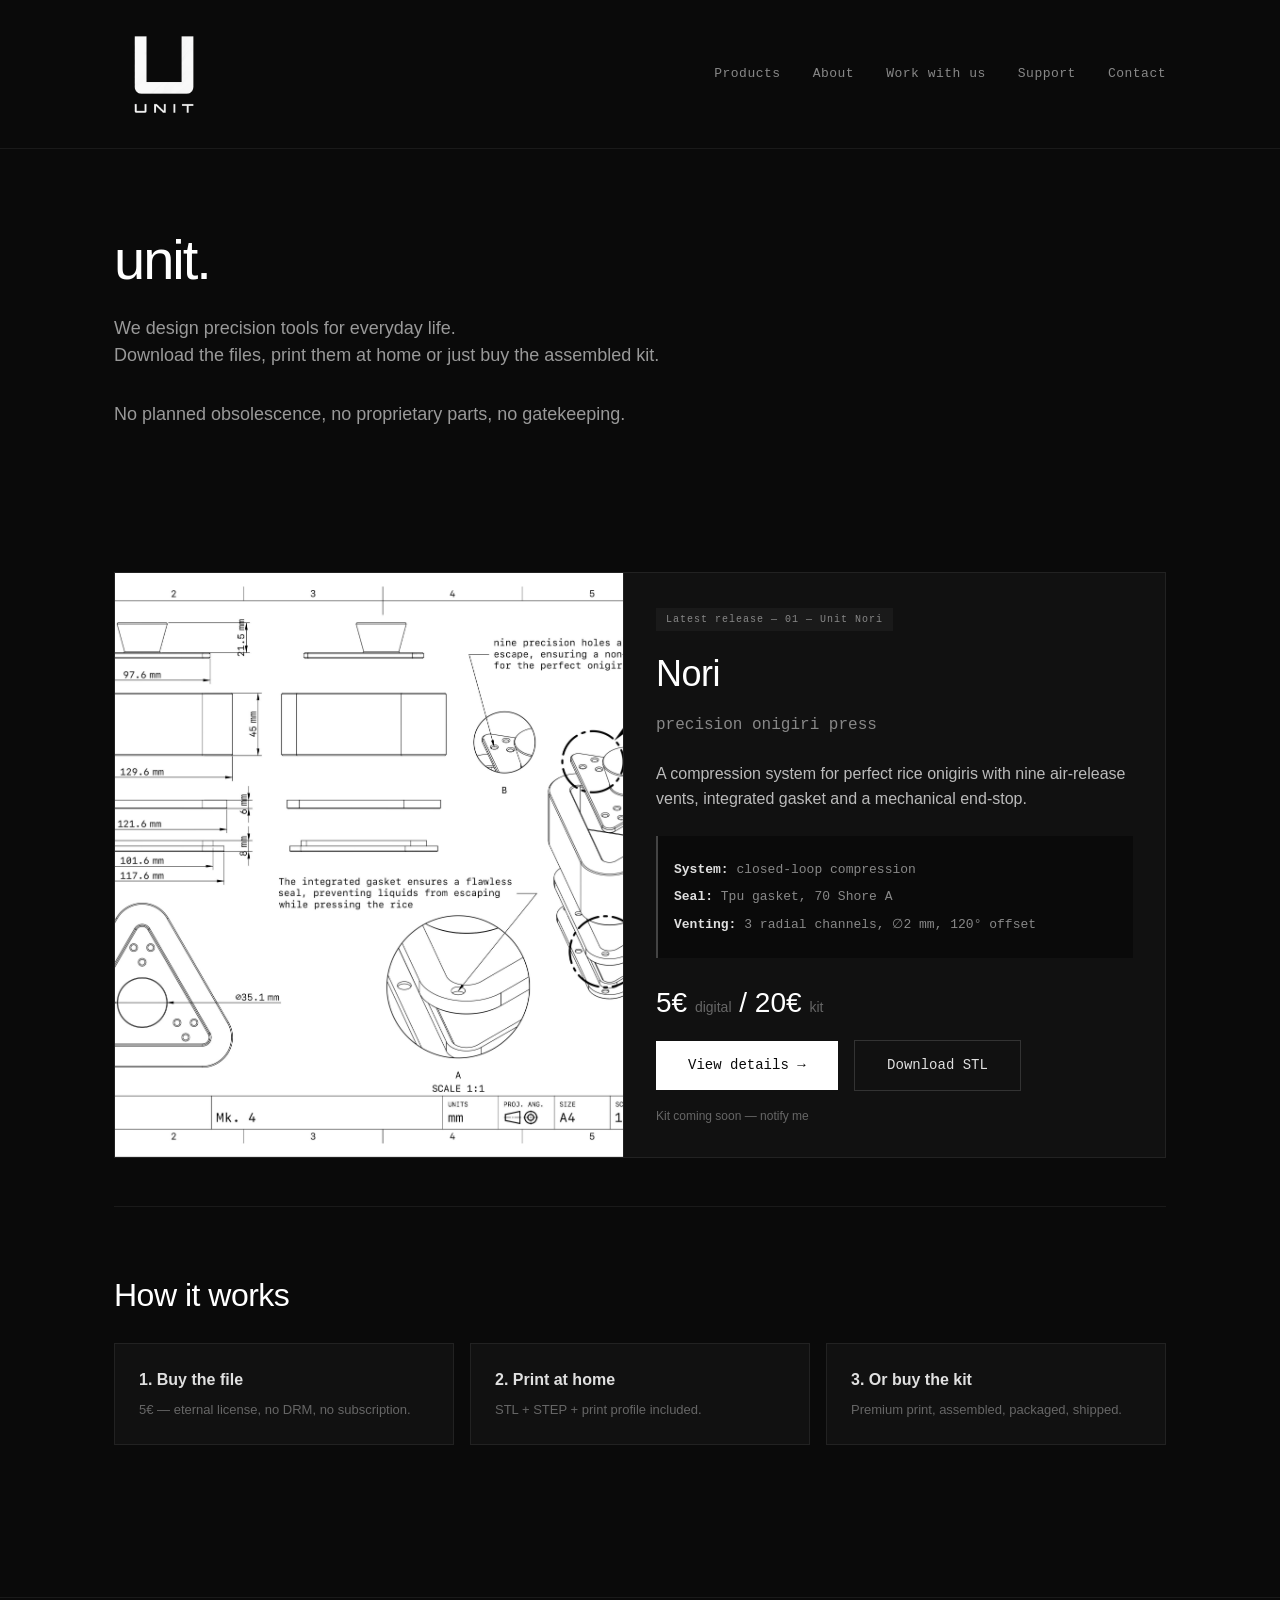
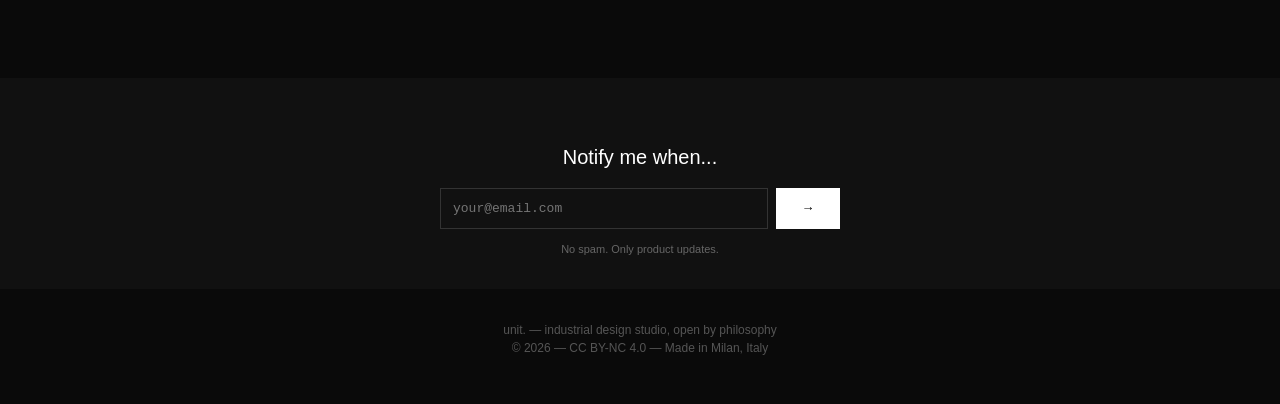
==== index.html @ 9e0afa30 "added initial code" ====
<!DOCTYPE html>
<html lang="en">
<head>
    <meta charset="UTF-8">
    <meta name="viewport" content="width=device-width, initial-scale=1.0">
    <title>Unit</title>
    <link rel="stylesheet" href="/css/style.css">
    <style>
        /* Stili per la featured product card (più grande, più impattante) */
        .featured-product {
            background: #111111;
            border: 1px solid #222;
            margin: 48px 0;
            display: grid;
            grid-template-columns: 1fr 1fr;
            gap: 32px;
            overflow: hidden;
        }
        
        .featured-product-image {
            background: #0A0A0A;
            display: flex;
            align-items: center;
            justify-content: center;
            padding: 0;
            border-right: 1px solid #222;
            min-height: 400px;
            overflow: hidden;
        }

        .featured-product-image img {
            width: 100%;
            height: 100%;
            object-fit: cover;
            display: block;
        }
        
        .featured-product-content {
            padding: 32px 32px 32px 0;
        }
        
        .featured-product-content .badge {
            margin-bottom: 16px;
        }
        
        .featured-product-content h2 {
            font-size: 36px;
            margin-bottom: 12px;
        }
        
        .featured-product-tagline {
            font-size: 16px;
            color: #888;
            margin-bottom: 24px;
            font-family: monospace;
        }
        
        .featured-product-description {
            color: #BBB;
            margin-bottom: 24px;
            line-height: 1.6;
        }
        
        .featured-specs {
            background: #0A0A0A;
            padding: 16px;
            margin: 24px 0;
            border-left: 2px solid #444;
        }
        
        .featured-specs p {
            font-size: 13px;
            font-family: monospace;
            margin: 8px 0;
            color: #888;
        }
        
        .featured-specs strong {
            color: #E0E0E0;
        }
        
        .price-large {
            font-size: 28px;
            font-weight: 500;
            color: #FFFFFF;
            margin: 24px 0 16px;
        }
        
        .price-large small {
            font-size: 14px;
            color: #666;
        }
        
        .btn-large {
            display: inline-block;
            background: #FFFFFF;
            color: #0A0A0A;
            padding: 14px 32px;
            text-decoration: none;
            font-size: 14px;
            font-family: monospace;
            font-weight: 500;
            margin-right: 12px;
            transition: opacity 0.2s;
        }
        
        .btn-large-outline {
            background: transparent;
            border: 1px solid #333;
            color: #E0E0E0;
        }
        
        .btn-large:hover {
            opacity: 0.85;
        }
        
        @media (max-width: 700px) {
            .featured-product {
                grid-template-columns: 1fr;
            }
            .featured-product-image {
                border-right: none;
                border-bottom: 1px solid #222;
                min-height: 300px;
            }
            .featured-product-content {
                padding: 32px;
            }
            .featured-product-content h2 {
                font-size: 28px;
            }
        }
        
        /* Grid per altri prodotti (più piccoli) */
        .other-products-grid {
            display: grid;
            grid-template-columns: repeat(auto-fill, minmax(280px, 1fr));
            gap: 24px;
            margin: 32px 0 48px;
        }
        
        .other-product-card {
            background: #111111;
            border: 1px solid #222;
            text-decoration: none;
            color: inherit;
            transition: border-color 0.2s;
        }
        
        .other-product-card:hover {
            border-color: #444;
        }
        
        .other-product-image {
            background: #0A0A0A;
            aspect-ratio: 1;
            display: flex;
            align-items: center;
            justify-content: center;
            border-bottom: 1px solid #222;
            overflow: hidden;
        }
        
        .other-product-image img {
            width: 100%;
            height: 100%;
            object-fit: cover;
        }
        
        .other-product-content {
            padding: 20px;
        }
        
        .other-product-content h3 {
            margin: 0 0 8px 0;
            font-size: 18px;
        }
        
        .other-product-price {
            font-size: 16px;
            margin-top: 12px;
            color: #E0E0E0;
        }
    </style>
</head>
<body>
    <main>
        <div class="container">
            <div class="hero">
                <h1>unit.</h1>
                <p>We design precision tools for everyday life.<br>Download the files, print them at home or just buy the assembled kit.</p>
                <p class="text-muted" style="margin-bottom: 32px;">No planned obsolescence, no proprietary parts, no gatekeeping.</p>
            </div>

            <!-- FEATURED PRODUCT (ultimo aggiunto) - caricato da JS -->
            <div id="featured-product-container"></div>

            <!-- ALTRI PRODOTTI (tutti tranne l'ultimo) -->
            <section id="other-products-section" style="display: none;">
                <h2>All products</h2>
                <div class="other-products-grid" id="other-products-grid"></div>
                <a href="/products/index.html" class="btn-outline" style="display: inline-block; padding: 12px 28px;">View all →</a>
            </section>

            <section>
                <h2>How it works</h2>
                <div class="support-grid">
                    <div class="support-card">
                        <strong>1. Buy the file</strong>
                        <p class="text-muted" style="margin-top: 8px;">5€ — eternal license, no DRM, no subscription.</p>
                    </div>
                    <div class="support-card">
                        <strong>2. Print at home</strong>
                        <p class="text-muted" style="margin-top: 8px;">STL + STEP + print profile included.</p>
                    </div>
                    <div class="support-card">
                        <strong>3. Or buy the kit</strong>
                        <p class="text-muted" style="margin-top: 8px;">Premium print, assembled, packaged, shipped.</p>
                    </div>
                </div>
            </section>
        </div>
    </main>

    <script src="/js/products-data.js"></script>
    <script src="/js/main.js"></script>
    <script>
        // Converte l'oggetto PRODUCTS in un array ordinato
        const productsArray = Object.entries(PRODUCTS).map(([id, data]) => ({
            id: id,
            ...data
        }));
        
        // L'ultimo prodotto è l'ultimo dell'array
        const latestProduct = productsArray[productsArray.length - 1];
        const otherProducts = productsArray.slice(0, -1);
        
        // Funzione per ottenere l'immagine del prodotto (priorità al blueprint)
        function getProductImage(product) {
            if (product.gallery && product.gallery.length > 0) {
                const blueprint = product.gallery.find(item => 
                    item.src.toLowerCase().includes('blueprint')
                );
                return blueprint ? blueprint.src : product.gallery[0].src;
            }
            return '';
        }
        
        // -------------------------------
        // FEATURED PRODUCT (con immagine blueprint)
        // -------------------------------
        const featuredContainer = document.getElementById('featured-product-container');
        
        if (latestProduct) {
            const productImageSrc = getProductImage(latestProduct);
            const specsEntries = Object.entries(latestProduct.specs).slice(0, 3);
            
            featuredContainer.innerHTML = `
                <div class="featured-product">
                    <div class="featured-product-image">
                        ${productImageSrc ? `<img src="${productImageSrc}" alt="${latestProduct.name}">` : '<div class="text-muted" style="text-align: center;">⌘</div>'}
                    </div>
                    <div class="featured-product-content">
                        <div class="badge">Latest release — ${latestProduct.badge || 'new'}</div>
                        <h2>${latestProduct.name}</h2>
                        <div class="featured-product-tagline">${latestProduct.tagline}</div>
                        <p class="featured-product-description">${latestProduct.description || latestProduct.longDescription?.substring(0, 150) + '...'}</p>
                        <div class="featured-specs">
                            ${specsEntries.map(([key, value]) => `<p><strong>${key}:</strong> ${value}</p>`).join('')}
                        </div>
                        <div class="price-large">
                            ${latestProduct.priceDigital}€ <small>digital</small> / ${latestProduct.priceKit}€ <small>kit</small>
                        </div>
                        <div>
                            <a href="/products/${latestProduct.id}.html" class="btn-large">View details →</a>
                            <a href="#" class="btn-large btn-large-outline">Download STL</a>
                        </div>
                        ${latestProduct.kitStatus === 'coming soon' ? '<p class="text-muted" style="margin-top: 16px; font-size: 12px;">Kit coming soon — notify me</p>' : ''}
                    </div>
                </div>
            `;
        } else {
            featuredContainer.innerHTML = '<p class="text-muted">No products released yet. Check back soon.</p>';
        }
        
        // -------------------------------
        // ALTRI PRODOTTI (con immagine blueprint)
        // -------------------------------
        const otherSection = document.getElementById('other-products-section');
        const otherGrid = document.getElementById('other-products-grid');
        
        if (otherProducts.length > 0) {
            otherSection.style.display = 'block';
            
            otherProducts.forEach(product => {
                const productImageSrc = getProductImage(product);
                
                const card = document.createElement('a');
                card.href = `/products/${product.id}.html`;
                card.className = 'other-product-card';
                card.innerHTML = `
                    <div class="other-product-image">
                        ${productImageSrc ? `<img src="${productImageSrc}" alt="${product.name}">` : '<span class="text-muted">⌘</span>'}
                    </div>
                    <div class="other-product-content">
                        <div class="badge" style="margin-bottom: 8px;">${product.badge || 'release'}</div>
                        <h3>${product.name}</h3>
                        <p class="text-muted" style="font-size: 12px; margin: 4px 0;">${product.tagline}</p>
                        <div class="other-product-price">${product.priceDigital}€ / ${product.priceKit}€</div>
                    </div>
                `;
                otherGrid.appendChild(card);
            });
        }
    </script>
</body>
</html>
---- css/style.css ----
* {
    margin: 0;
    padding: 0;
    box-sizing: border-box;
}

body {
    background-color: #0A0A0A;
    color: #E0E0E0;
    font-family: 'Inter', -apple-system, BlinkMacSystemFont, 'Segoe UI', sans-serif;
    line-height: 1.5;
    display: flex;
    flex-direction: column;
    min-height: 100vh;
}

main {
    flex: 1;
}

.container {
    max-width: 1100px;
    margin: 0 auto;
    padding: 0 24px;
}

/* Typography */
.mono, .specs table, .price, .badge, nav a, .btn, .product-card .price {
    font-family: 'JetBrains Mono', 'SF Mono', 'IBM Plex Mono', monospace;
}

h1 {
    font-size: 56px;
    font-weight: 500;
    letter-spacing: -2px;
    color: #FFFFFF;
    line-height: 1.1;
    margin-bottom: 24px;
}

h2 {
    font-size: 32px;
    font-weight: 500;
    letter-spacing: -0.5px;
    color: #FFFFFF;
    margin-bottom: 24px;
}

h3 {
    font-size: 20px;
    font-weight: 500;
    color: #FFFFFF;
    margin: 32px 0 16px;
}

/* Header */
/* Header */
header {
    border-bottom: 1px solid #1A1A1A;
    padding: 24px 0;
}

header .container {
    display: flex;
    align-items: center;
    justify-content: space-between;
    flex-wrap: wrap;
}

.logo {
    flex-shrink: 0;
}

.logo a {
    display: block;
    line-height: 0;
}

.logo img {
    height: 100px;
    width: auto;
    display: block;
}

nav {
    display: flex;
    gap: 32px;
    align-items: center;
}

nav a {
    color: #888;
    text-decoration: none;
    font-size: 13px;
    letter-spacing: 0.5px;
    transition: color 0.2s;
}

nav a:hover {
    color: #FFFFFF;
}

/* Mobile */
@media (max-width: 700px) {
    header .container {
        flex-direction: column;
        gap: 20px;
        justify-content: center;
    }
    
    .logo img {
        height: 60px;
    }
    
    nav {
        justify-content: center;
        flex-wrap: wrap;
        gap: 20px;
    }
}

/* Hero */
.hero {
    padding: 80px 0 64px;
}

.hero p {
    font-size: 18px;
    color: #999;
    max-width: 600px;
    margin-bottom: 32px;
}

/* Buttons */
.btn {
    display: inline-block;
    background: #FFFFFF;
    color: #0A0A0A;
    padding: 12px 28px;
    text-decoration: none;
    font-size: 13px;
    font-weight: 500;
    transition: opacity 0.2s;
}

.btn-outline {
    background: transparent;
    border: 1px solid #333;
    color: #E0E0E0;
    margin-left: 12px;
}

.btn-sm {
    display: inline-block;
    background: #222;
    color: #E0E0E0;
    padding: 8px 20px;
    text-decoration: none;
    font-size: 12px;
    font-family: monospace;
    margin-right: 12px;
    margin-bottom: 12px;
    transition: background 0.2s;
}

.btn-sm:hover {
    background: #333;
}

.btn-primary {
    background: #FFFFFF;
    color: #0A0A0A;
}

/* Cards */
.product-card {
    background: #111111;
    padding: 32px;
    margin: 32px 0;
    border: 1px solid #222;
}

.product-card h3 {
    margin-top: 0;
}

.badge {
    display: inline-block;
    background: #1A1A1A;
    padding: 4px 10px;
    font-size: 10px;
    letter-spacing: 1px;
    color: #888;
    margin-bottom: 16px;
}

.price {
    font-size: 24px;
    font-weight: 500;
    color: #FFFFFF;
    margin: 16px 0;
}

.price small {
    font-size: 13px;
    color: #666;
}

/* Specs table */
.specs {
    background: #111111;
    padding: 32px;
    margin: 32px 0;
}

.specs table {
    width: 100%;
    border-collapse: collapse;
}

.specs td {
    padding: 12px 0;
    border-bottom: 1px solid #222;
    font-size: 13px;
}

.specs td:first-child {
    color: #888;
    width: 200px;
}

.specs td:last-child {
    color: #E0E0E0;
    font-family: monospace;
}

/* Gallery */
.gallery {
    display: grid;
    grid-template-columns: repeat(auto-fit, minmax(200px, 1fr));
    gap: 16px;
    margin: 32px 0;
}

.gallery-item {
    background: #111111;
    aspect-ratio: 1;
    display: flex;
    align-items: center;
    justify-content: center;
    border: 1px solid #222;
    color: #555;
    font-size: 12px;
    font-family: monospace;
}

/* Forms */
.form-group {
    margin-bottom: 20px;
}

input, textarea, select {
    width: 100%;
    background: #111111;
    border: 1px solid #333;
    padding: 12px;
    color: #E0E0E0;
    font-family: monospace;
    font-size: 13px;
}

textarea {
    resize: vertical;
    min-height: 100px;
}

button {
    background: #FFFFFF;
    color: #0A0A0A;
    border: none;
    padding: 12px 28px;
    font-family: monospace;
    font-size: 13px;
    font-weight: 500;
    cursor: pointer;
}

/* Support cards */
.support-grid {
    display: flex;
    gap: 16px;
    flex-wrap: wrap;
    margin: 24px 0;
}

.support-card {
    background: #111111;
    padding: 24px;
    flex: 1;
    min-width: 140px;
    border: 1px solid #222;
}

/* Sections */
section {
    padding: 64px 0;
    border-top: 1px solid #1A1A1A;
}

section:first-of-type {
    border-top: none;
}

/* Footer */
footer {
    border-top: 1px solid #1A1A1A;
    padding: 48px 0;
    font-size: 12px;
    color: #555;
    text-align: center;
    margin-top: 64px;
}

/* Utilities */
.text-muted {
    color: #666;
    font-size: 13px;
}

hr {
    border: none;
    border-top: 1px solid #1A1A1A;
    margin: 32px 0;
}

@media (max-width: 700px) {
    h1 {
        font-size: 36px;
    }
    h2 {
        font-size: 24px;
    }
    .hero {
        padding: 48px 0;
    }
    .gallery {
        grid-template-columns: 1fr;
    }
    .specs td:first-child {
        width: 120px;
    }
}
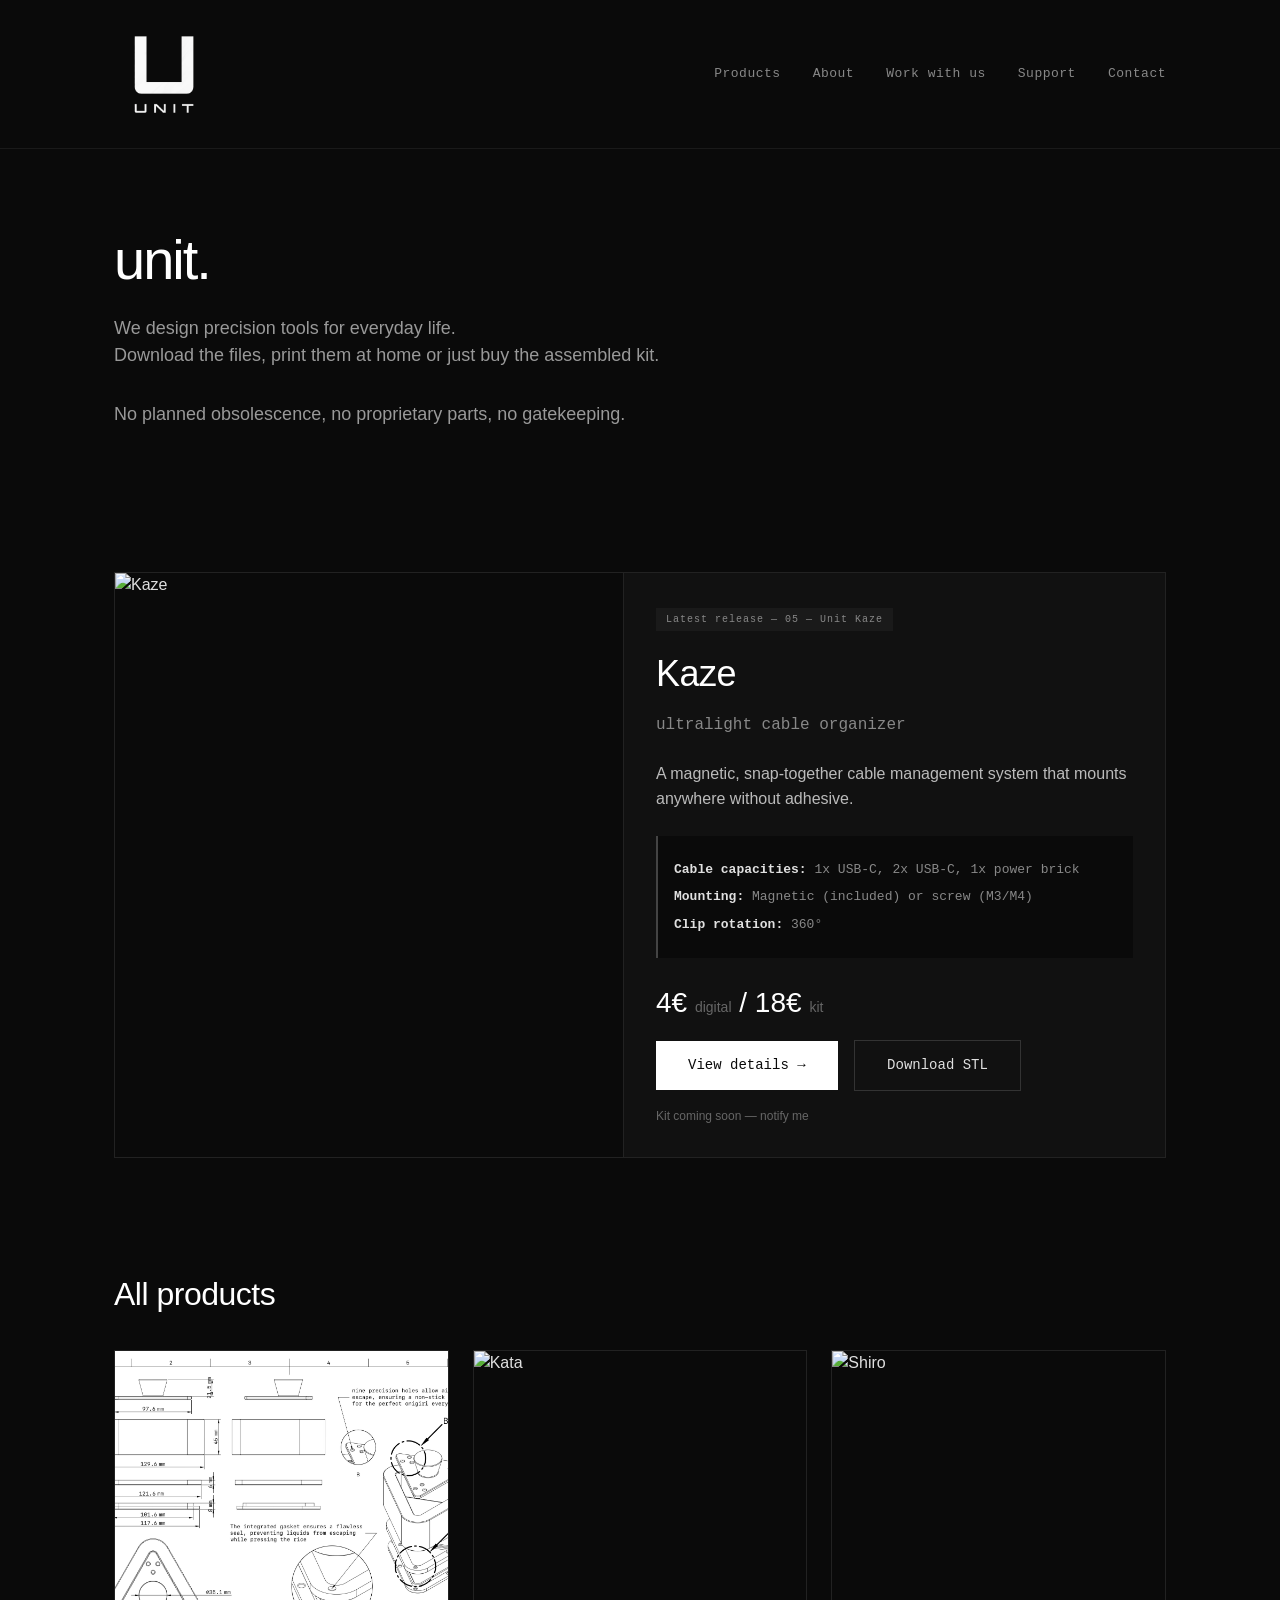
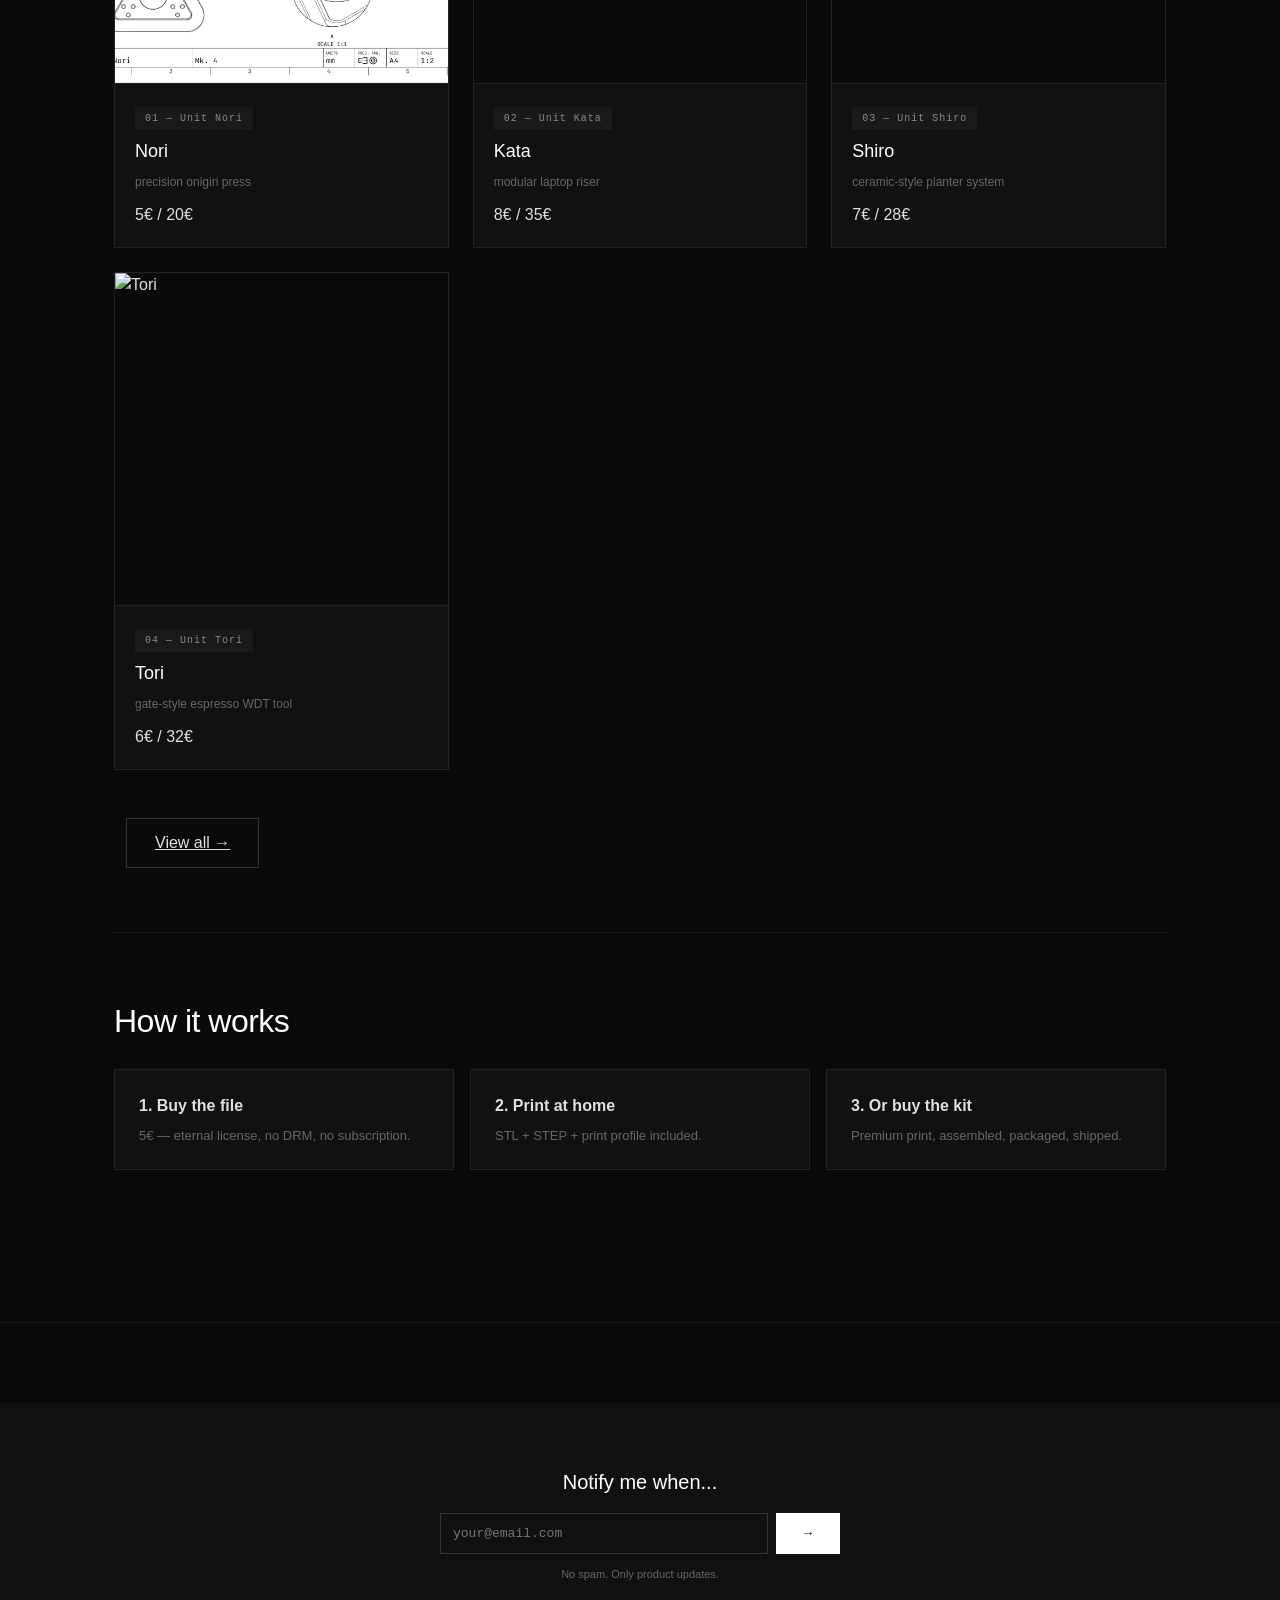
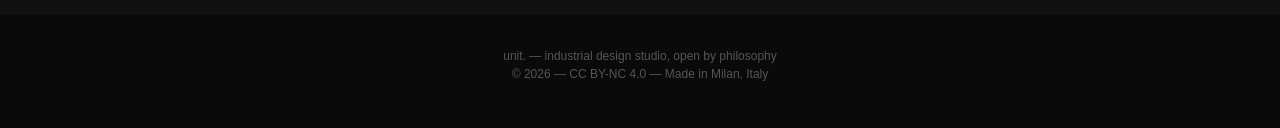
==== commit 2d1b2f87: "update" ====
--- a/index.html
+++ b/index.html
@@ -272,7 +272,7 @@
                             ${latestProduct.priceDigital}€ <small>digital</small> / ${latestProduct.priceKit}€ <small>kit</small>
                         </div>
                         <div>
-                            <a href="/products/${latestProduct.id}.html" class="btn-large">View details →</a>
+                            <a href="/products/product.html?id=${latestProduct.id}" class="btn-large">View details →</a>
                             <a href="#" class="btn-large btn-large-outline">Download STL</a>
                         </div>
                         ${latestProduct.kitStatus === 'coming soon' ? '<p class="text-muted" style="margin-top: 16px; font-size: 12px;">Kit coming soon — notify me</p>' : ''}
@@ -296,7 +296,7 @@
                 const productImageSrc = getProductImage(product);
                 
                 const card = document.createElement('a');
-                card.href = `/products/${product.id}.html`;
+                card.href = `/products/product.html?id=${product.id}`;
                 card.className = 'other-product-card';
                 card.innerHTML = `
                     <div class="other-product-image">
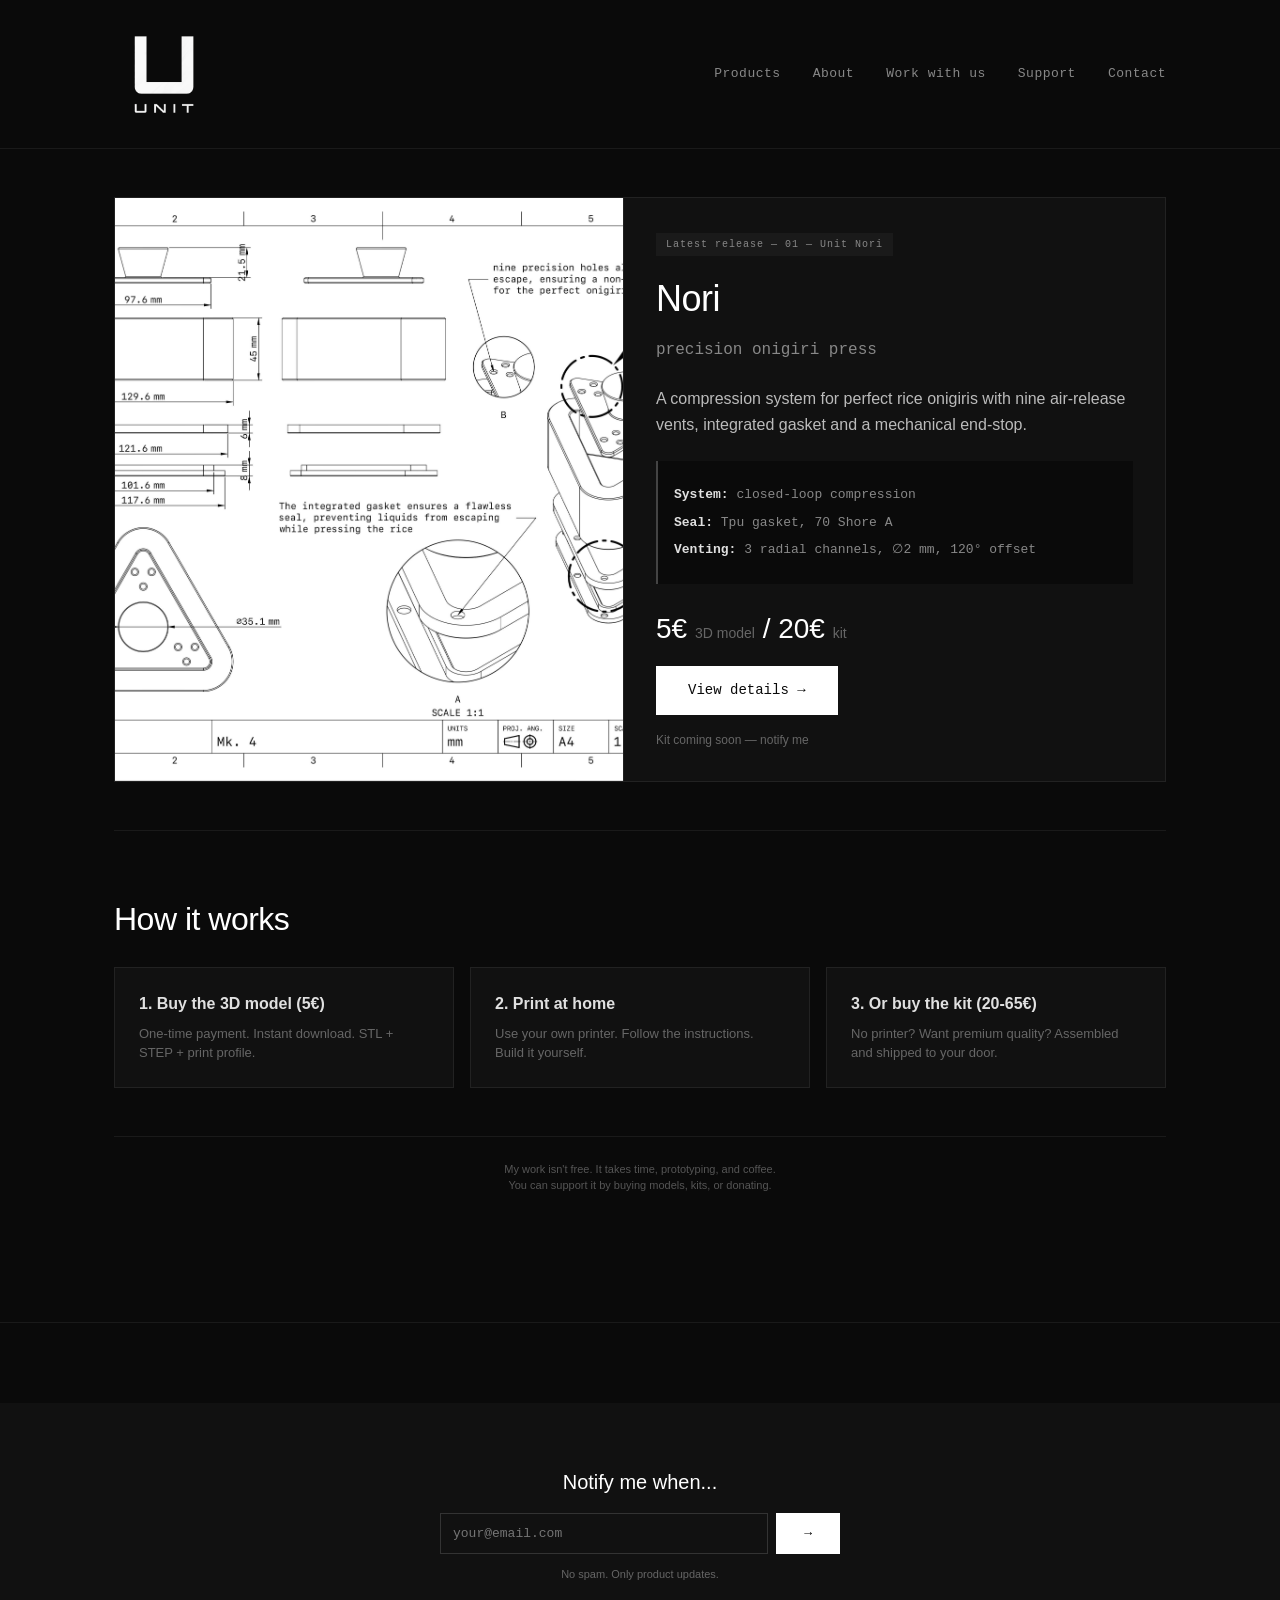
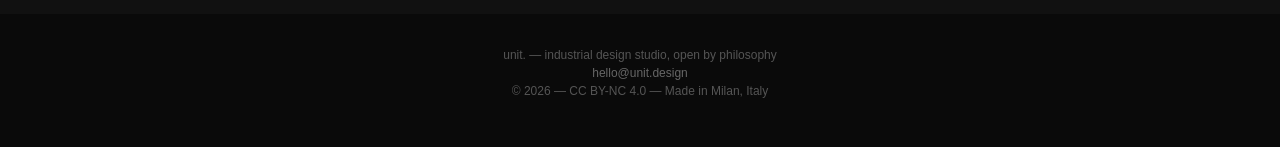
==== commit 2910e29e: "update" ====
--- a/index.html
+++ b/index.html
@@ -3,10 +3,10 @@
 <head>
     <meta charset="UTF-8">
     <meta name="viewport" content="width=device-width, initial-scale=1.0">
-    <title>Unit</title>
+    <title>unit. — design studio</title>
     <link rel="stylesheet" href="/css/style.css">
+    <meta name="description" content="unit. — design studio. Precision tools for everyday life. Download 3D models, buy kits, or support the work.">
     <style>
-        /* Stili per la featured product card (più grande, più impattante) */
         .featured-product {
             background: #111111;
             border: 1px solid #222;
@@ -131,7 +131,6 @@
             }
         }
         
-        /* Grid per altri prodotti (più piccoli) */
         .other-products-grid {
             display: grid;
             grid-template-columns: repeat(auto-fill, minmax(280px, 1fr));
@@ -181,21 +180,23 @@
             margin-top: 12px;
             color: #E0E0E0;
         }
+        
+        .disclaimer {
+            font-size: 11px;
+            text-align: center;
+            color: #555;
+            margin-top: 48px;
+            padding-top: 24px;
+            border-top: 1px solid #1A1A1A;
+        }
     </style>
 </head>
 <body>
     <main>
         <div class="container">
-            <div class="hero">
-                <h1>unit.</h1>
-                <p>We design precision tools for everyday life.<br>Download the files, print them at home or just buy the assembled kit.</p>
-                <p class="text-muted" style="margin-bottom: 32px;">No planned obsolescence, no proprietary parts, no gatekeeping.</p>
-            </div>
-
-            <!-- FEATURED PRODUCT (ultimo aggiunto) - caricato da JS -->
+            
             <div id="featured-product-container"></div>
 
-            <!-- ALTRI PRODOTTI (tutti tranne l'ultimo) -->
             <section id="other-products-section" style="display: none;">
                 <h2>All products</h2>
                 <div class="other-products-grid" id="other-products-grid"></div>
@@ -206,18 +207,22 @@
                 <h2>How it works</h2>
                 <div class="support-grid">
                     <div class="support-card">
-                        <strong>1. Buy the file</strong>
-                        <p class="text-muted" style="margin-top: 8px;">5€ — eternal license, no DRM, no subscription.</p>
+                        <strong>1. Buy the 3D model (5€)</strong>
+                        <p class="text-muted" style="margin-top: 8px;">One-time payment. Instant download. STL + STEP + print profile.</p>
                     </div>
                     <div class="support-card">
                         <strong>2. Print at home</strong>
-                        <p class="text-muted" style="margin-top: 8px;">STL + STEP + print profile included.</p>
+                        <p class="text-muted" style="margin-top: 8px;">Use your own printer. Follow the instructions. Build it yourself.</p>
                     </div>
                     <div class="support-card">
-                        <strong>3. Or buy the kit</strong>
-                        <p class="text-muted" style="margin-top: 8px;">Premium print, assembled, packaged, shipped.</p>
+                        <strong>3. Or buy the kit (20-65€)</strong>
+                        <p class="text-muted" style="margin-top: 8px;">No printer? Want premium quality? Assembled and shipped to your door.</p>
                     </div>
                 </div>
+                <p class="disclaimer">
+                    My work isn't free. It takes time, prototyping, and coffee.<br>
+                    You can support it by buying models, kits, or donating.
+                </p>
             </section>
         </div>
     </main>
@@ -225,30 +230,18 @@
     <script src="/js/products-data.js"></script>
     <script src="/js/main.js"></script>
     <script>
-        // Converte l'oggetto PRODUCTS in un array ordinato
-        const productsArray = Object.entries(PRODUCTS).map(([id, data]) => ({
-            id: id,
-            ...data
-        }));
-        
-        // L'ultimo prodotto è l'ultimo dell'array
+        const productsArray = Object.entries(PRODUCTS).map(([id, data]) => ({ id, ...data }));
         const latestProduct = productsArray[productsArray.length - 1];
         const otherProducts = productsArray.slice(0, -1);
         
-        // Funzione per ottenere l'immagine del prodotto (priorità al blueprint)
         function getProductImage(product) {
             if (product.gallery && product.gallery.length > 0) {
-                const blueprint = product.gallery.find(item => 
-                    item.src.toLowerCase().includes('blueprint')
-                );
+                const blueprint = product.gallery.find(item => item.src.toLowerCase().includes('blueprint'));
                 return blueprint ? blueprint.src : product.gallery[0].src;
             }
             return '';
         }
         
-        // -------------------------------
-        // FEATURED PRODUCT (con immagine blueprint)
-        // -------------------------------
         const featuredContainer = document.getElementById('featured-product-container');
         
         if (latestProduct) {
@@ -264,16 +257,15 @@
                         <div class="badge">Latest release — ${latestProduct.badge || 'new'}</div>
                         <h2>${latestProduct.name}</h2>
                         <div class="featured-product-tagline">${latestProduct.tagline}</div>
-                        <p class="featured-product-description">${latestProduct.description || latestProduct.longDescription?.substring(0, 150) + '...'}</p>
+                        <p class="featured-product-description">${latestProduct.description || (latestProduct.longDescription ? latestProduct.longDescription.substring(0, 150) + '...' : '')}</p>
                         <div class="featured-specs">
                             ${specsEntries.map(([key, value]) => `<p><strong>${key}:</strong> ${value}</p>`).join('')}
                         </div>
                         <div class="price-large">
-                            ${latestProduct.priceDigital}€ <small>digital</small> / ${latestProduct.priceKit}€ <small>kit</small>
+                            ${latestProduct.priceDigital}€ <small>3D model</small> / ${latestProduct.priceKit}€ <small>kit</small>
                         </div>
                         <div>
-                            <a href="/products/product.html?id=${latestProduct.id}" class="btn-large">View details →</a>
-                            <a href="#" class="btn-large btn-large-outline">Download STL</a>
+                            <a href="product.html?id=${latestProduct.id}" class="btn-large">View details →</a>
                         </div>
                         ${latestProduct.kitStatus === 'coming soon' ? '<p class="text-muted" style="margin-top: 16px; font-size: 12px;">Kit coming soon — notify me</p>' : ''}
                     </div>
@@ -283,9 +275,6 @@
             featuredContainer.innerHTML = '<p class="text-muted">No products released yet. Check back soon.</p>';
         }
         
-        // -------------------------------
-        // ALTRI PRODOTTI (con immagine blueprint)
-        // -------------------------------
         const otherSection = document.getElementById('other-products-section');
         const otherGrid = document.getElementById('other-products-grid');
         
@@ -296,7 +285,7 @@
                 const productImageSrc = getProductImage(product);
                 
                 const card = document.createElement('a');
-                card.href = `/products/product.html?id=${product.id}`;
+                card.href = `product.html?id=${product.id}`;
                 card.className = 'other-product-card';
                 card.innerHTML = `
                     <div class="other-product-image">
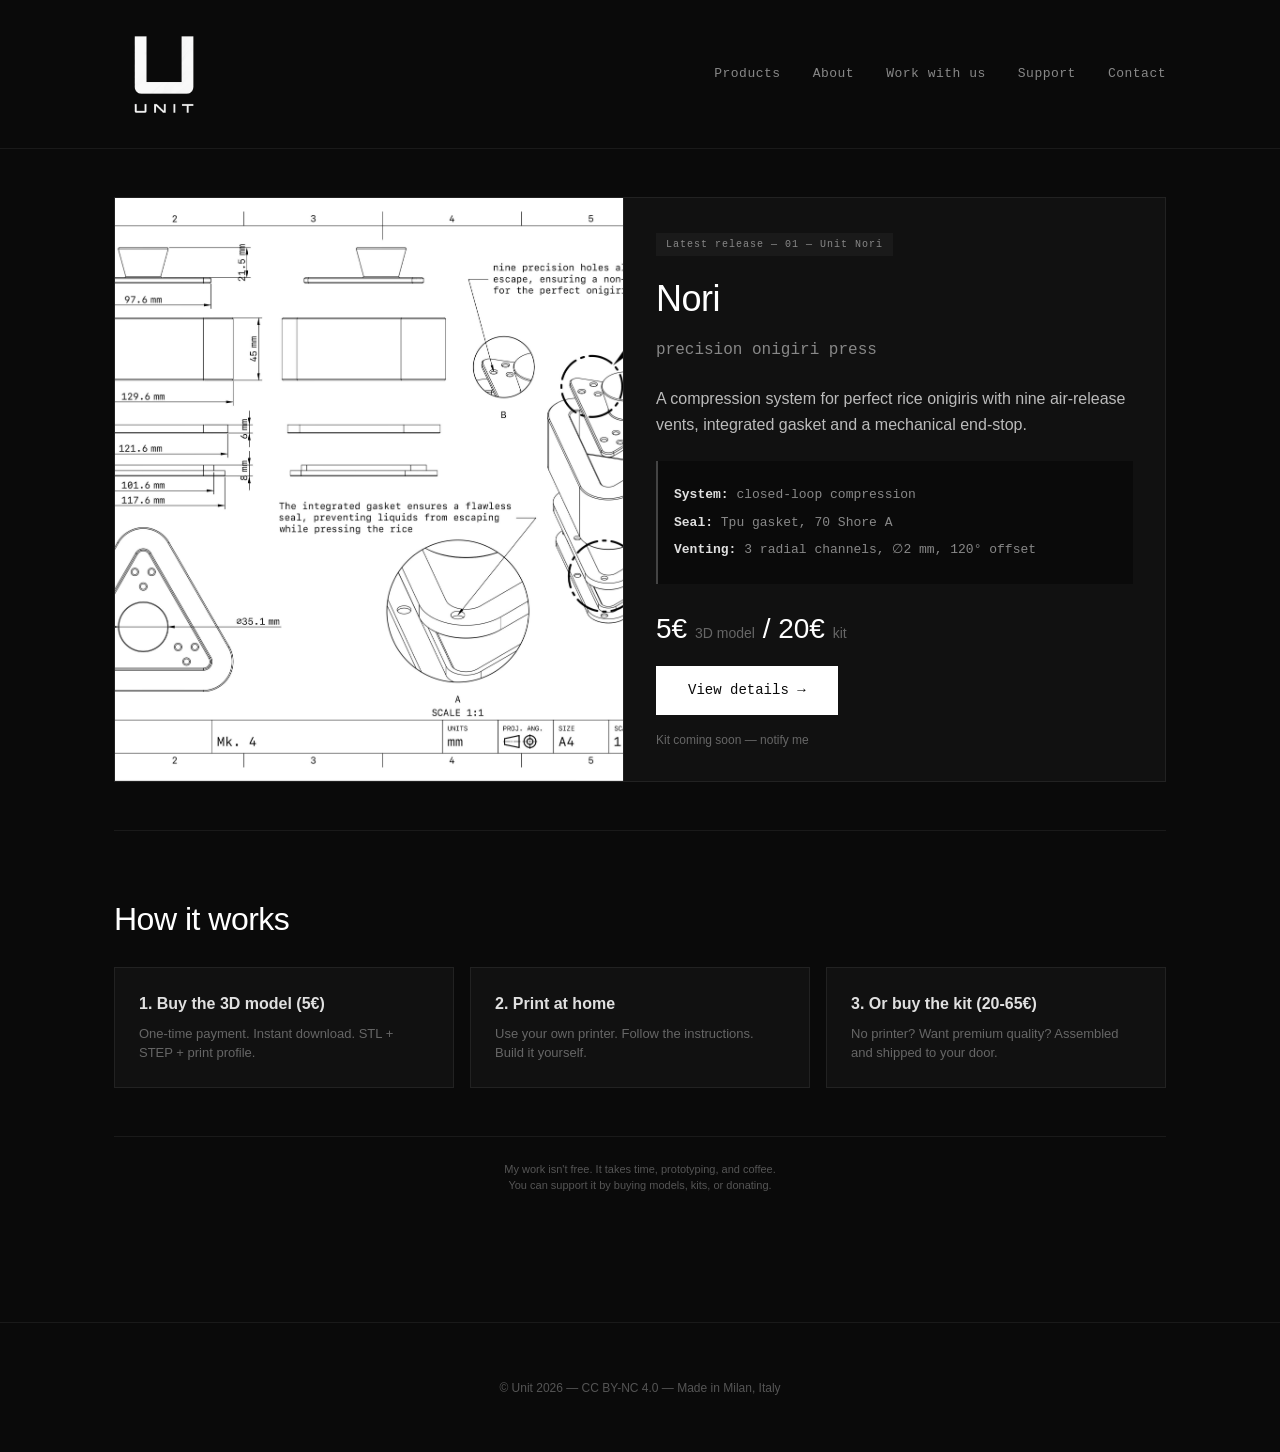
==== commit d82f78f6: "update" ====
--- a/index.html
+++ b/index.html
@@ -6,6 +6,12 @@
     <title>unit. — design studio</title>
     <link rel="stylesheet" href="/css/style.css">
     <meta name="description" content="unit. — design studio. Precision tools for everyday life. Download 3D models, buy kits, or support the work.">
+    <!-- Favicon -->
+    <link rel="icon" type="image/png" sizes="16x16" href="/assets/favicon/favicon-16x16.png">
+    <link rel="icon" type="image/png" sizes="32x32" href="/assets/favicon/favicon-32x32.png">
+    <link rel="apple-touch-icon" sizes="180x180" href="/assets/favicon/apple-touch-icon.png">
+    <link rel="icon" type="image/x-icon" href="/assets/favicon/favicon.ico">
+    <link rel="manifest" href="/assets/favicon/site.webmanifest">
     <style>
         .featured-product {
             background: #111111;
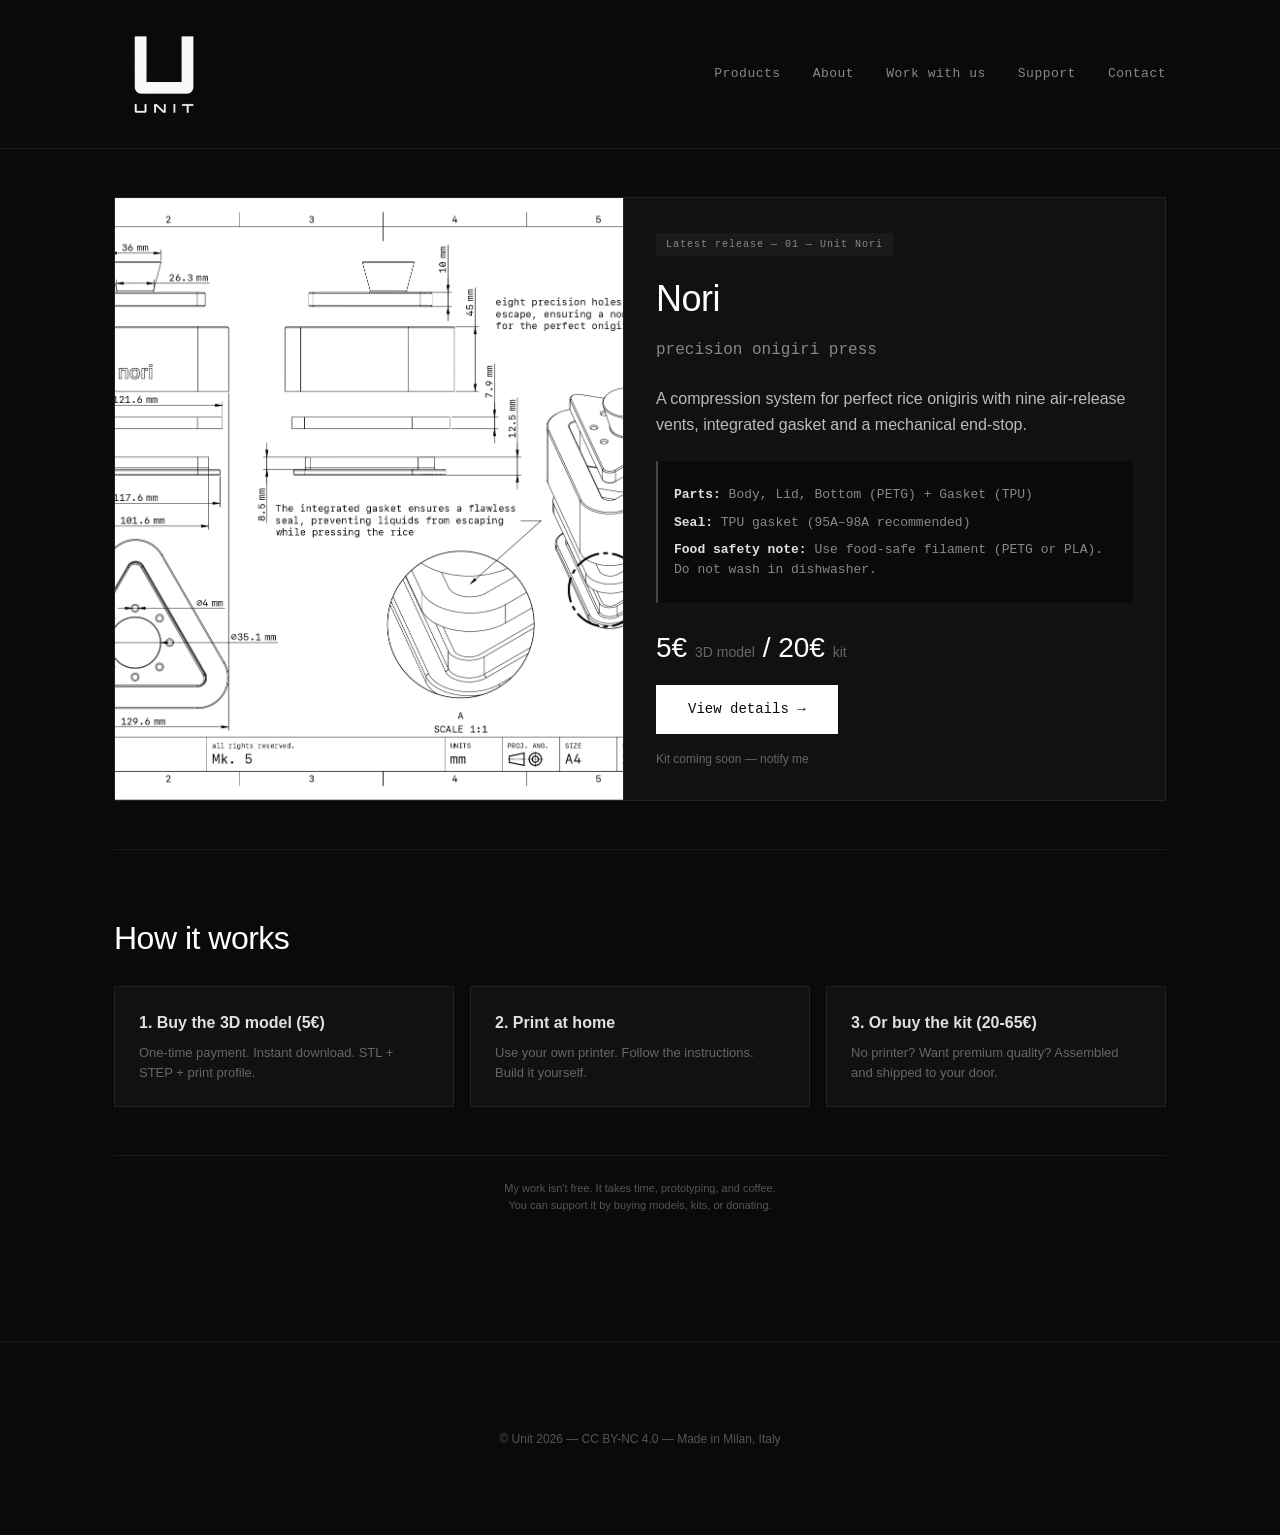
==== commit a4d15dea: "added printing info" ====
--- a/index.html
+++ b/index.html
@@ -241,11 +241,7 @@
         const otherProducts = productsArray.slice(0, -1);
         
         function getProductImage(product) {
-            if (product.gallery && product.gallery.length > 0) {
-                const blueprint = product.gallery.find(item => item.src.toLowerCase().includes('blueprint'));
-                return blueprint ? blueprint.src : product.gallery[0].src;
-            }
-            return '';
+            return `/assets/images/${product.id}/${product.id}-blueprint.jpg`;
         }
         
         const featuredContainer = document.getElementById('featured-product-container');
